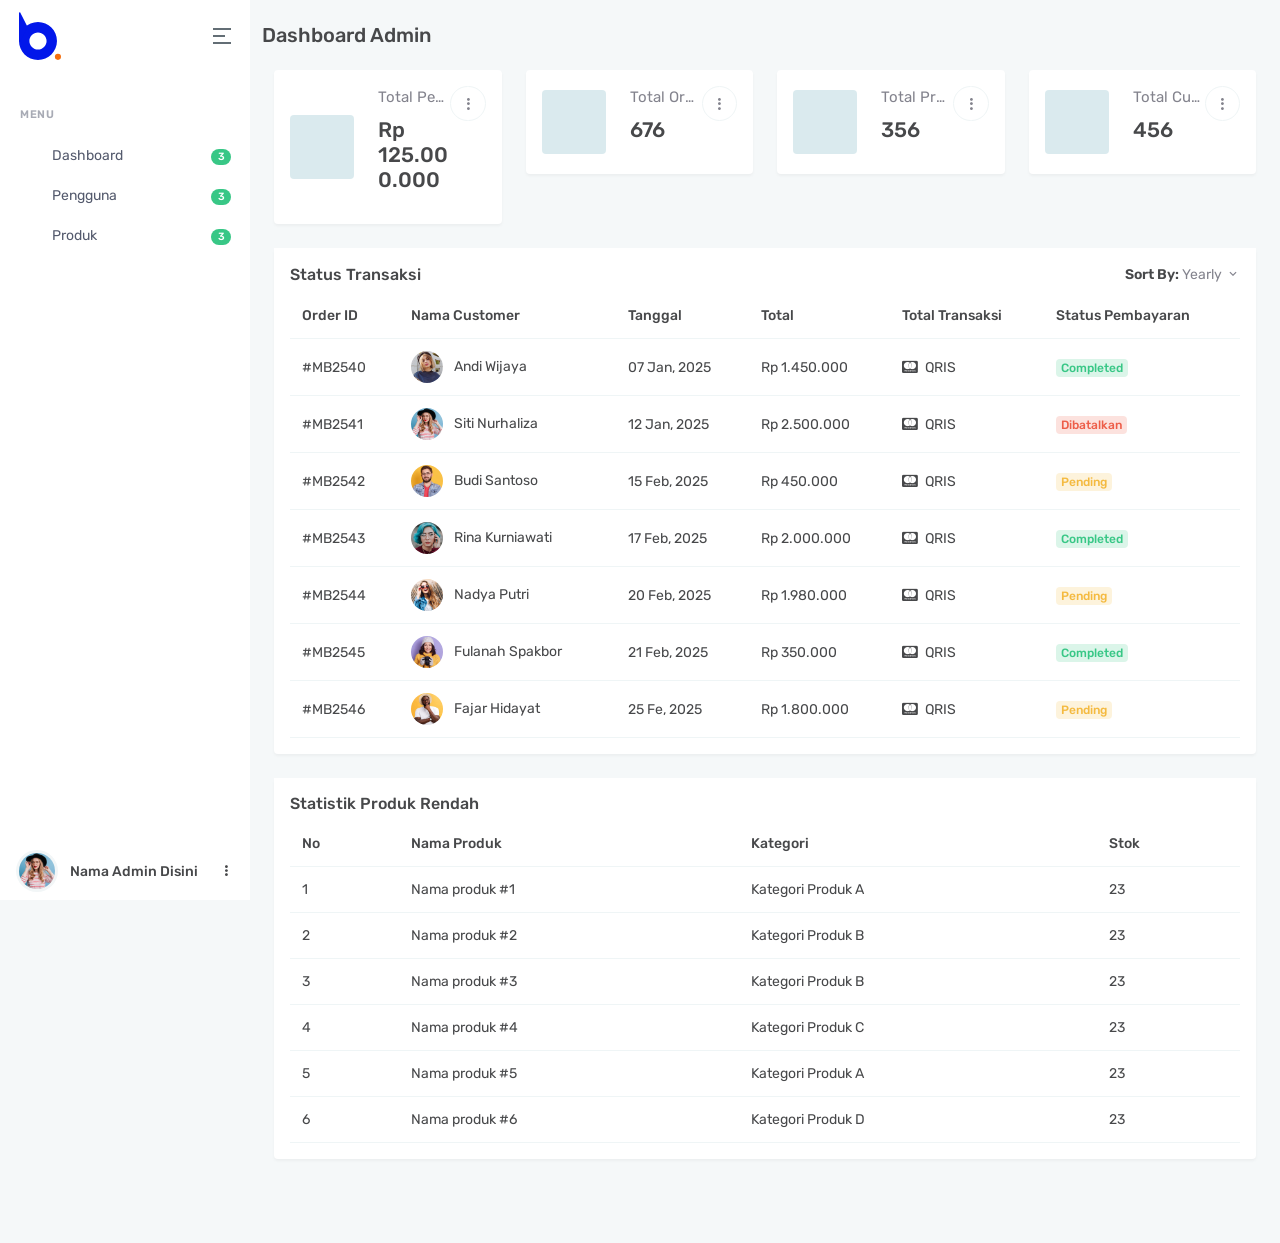
==== admin/admin.html @ 88b9bc9e "Front end done (semoga)" ====
<!doctype html>
<html lang="en">

    
<head>
        
        <meta charset="utf-8" />
        <title>Beli.in Admin - Dashboard </title>
        <meta name="viewport" content="width=device-width, initial-scale=1.0">
        <meta content="Premium Multipurpose Admin & Dashboard Template" name="description" />
        <meta content="Themesdesign" name="author" />
        <!-- App favicon -->
        <link rel="shortcut icon" href="../../assets/img/logo/favicon.png">

        <!-- plugin css -->
        <link href="assets/libs/jsvectormap/css/jsvectormap.min.css" rel="stylesheet" type="text/css" />

        <!-- Layout Js -->
        <script src="assets/js/layout.js"></script>
        <!-- Bootstrap Css -->
        <link href="assets/css/bootstrap.min.css" id="bootstrap-style" rel="stylesheet" type="text/css" />
        <!-- Icons Css -->
        <link href="assets/css/icons.min.css" rel="stylesheet" type="text/css" />
        <!-- App Css-->
        <link href="assets/css/app.min.css" id="app-style" rel="stylesheet" type="text/css" />



    </head>

    <body data-sidebar="light">

        <!-- Begin page -->
        <div id="layout-wrapper">

            
            
            <header id="page-topbar">
                <div class="navbar-header">
                    <div class="d-flex">
                          <!-- LOGO -->
                        <div class="navbar-brand-box">
                            <a href="../index.html" class="logo logo-dark">
                                <span class="logo-sm">
                                    <img src="/assets/img/logo/logo.svg" alt="logo-sm-dark" height="24">
                                </span>
                                <span class="logo-lg">
                                    <img src="/assets/img/logo/logo.svg" alt="logo-dark" height="25">
                                </span>
                            </a>

                            <a href="../index.html" class="logo logo-light">
                                <span class="logo-sm">
                                    <img src="/assets/img/logo/logo.svg" alt="logo-sm-light" height="24">
                                </span>
                                <span class="logo-lg">
                                    <img src="/assets/img/logo/logo.svg" alt="logo-light" height="25">
                                </span>
                            </a>
                        </div>

                        <button type="button" class="btn btn-sm px-3 font-size-24 header-item waves-effect vertical-menu-btn" id="vertical-menu-btn">
                            <i class="ri-menu-2-line align-middle"></i>
                        </button>
            
                      <!-- start page title -->
                      <div class="page-title-box align-self-center d-none d-md-block">
                        <h4 class="page-title mb-0">Dashboard Admin</h4>
                      </div>
                      <!-- end page title -->
                    </div>

                </div>
            </header>

            <!-- ========== Left Sidebar Start ========== -->
            <div class="vertical-menu">

                 <!-- LOGO -->
                 <div class="navbar-brand-box">
                    <a href="../index.html" class="logo logo-dark">
                        <span class="logo-lg">
                            <img src="/assets/img/logo/logo.svg" alt="logo-dark" height="50">
                        </span>
                    </a>

                    <a href="../index.html" class="logo logo-light">
                        <span class="logo-sm">
                            <img src="/assets/images/logo-sm-light.png" alt="logo-sm-light" height="24">
                        </span>
                        <span class="logo-lg">
                            <img src="/assets/images/logo-light.png" alt="logo-light" height="22">
                        </span>
                    </a>
                </div>

                <button type="button" class="btn btn-sm px-3 font-size-24 header-item waves-effect vertical-menu-btn" id="vertical-menu-btn">
                    <i class="ri-menu-2-line align-middle"></i>
                </button>

                <div data-simplebar class="vertical-scroll">

                    <!--- Sidemenu -->
                    <div id="sidebar-menu">
                        <!-- Left Menu Start -->
                        <ul class="metismenu list-unstyled" id="side-menu">
                            <li class="menu-title">Menu</li>

                            <li>
                                <a href="#" class="waves-effect">
                                    <i class="uim uim-airplay"></i><span class="badge rounded-pill bg-success float-end">3</span>
                                    <span>Dashboard</span>
                                </a>
                            </li>

                           <li>
                                <a href="/admin/customer/customer.html" class="waves-effect">
                                    <i class="uim uim-airplay"></i><span class="badge rounded-pill bg-success float-end">3</span>
                                    <span>Pengguna</span>
                                </a>
                            </li>
                            <li>
                                <a href="/admin/kategori/kategori.html" class="waves-effect">
                                    <i class="uim uim-airplay"></i><span class="badge rounded-pill bg-success float-end">3</span>
                                    <span>Produk</span>
                                </a>
                            </li>
               
                        </ul>

                    </div>
                    <!-- Sidebar -->
                </div>

                <div class="dropdown px-3 sidebar-user sidebar-user-info">
                    <button type="button" class="btn w-100 px-0 border-0" id="page-header-user-dropdown" data-bs-toggle="dropdown" aria-haspopup="true" aria-expanded="false">
                        <span class="d-flex align-items-center">
                            <div class="flex-shrink-0">
                                    <img src="assets/images/users/avatar-2.jpg" class="img-fluid header-profile-user rounded-circle" alt="">
                            </div>

                            <div class="flex-grow-1 ms-2 text-start">
                                <span class="ms-1 fw-medium user-name-text">Nama Admin Disini</span>
                            </div>

                            <div class="flex-shrink-0 text-end">
                                <i class="mdi mdi-dots-vertical font-size-16"></i>
                            </div>
                        </span>
                    </button>
                    <div class="dropdown-menu dropdown-menu-end">
                        <!-- item-->
                        <a class="dropdown-item" href="#"><i class="mdi text-muted font-size-16 align-middle me-1"></i> <span class="align-middle">Logout</span></a>
                    </div>
                </div>

            </div>
            <!-- Left Sidebar End -->

            

            <!-- ============================================================== -->
            <!-- Start right Content here -->
            <!-- ============================================================== -->
            <div class="main-content">

                <div class="page-content">
                    <div class="container-fluid">

                        
                        
                        <div class="row">
                            <div class="col-xl-3 col-md-6">
                                <div class="card">
                                    <div class="card-body">
                                        <div class="d-flex align-items-center">
                                            <div class="avatar-md flex-shrink-0">
                                                <span class="avatar-title bg-subtle-primary text-primary rounded fs-2">
                                                    <i class="uim uim-briefcase"></i>
                                                </span>
                                            </div>
                                            <div class="flex-grow-1 overflow-hidden ms-4">
                                                <p class="text-muted text-truncate font-size-15 mb-2"> Total Pendapatan</p>
                                                <h3 class="fs-4 flex-grow-1 mb-3">Rp 125.000.000 </h3>
                                            </div>
                                            <div class="flex-shrink-0 align-self-start">
                                                <div class="dropdown">
                                                    <a class="dropdown-toggle btn-icon border rounded-circle" href="#"
                                                        data-bs-toggle="dropdown" aria-haspopup="true"
                                                        aria-expanded="false">
                                                        <i class="ri-more-2-fill text-muted font-size-16"></i>
                                                    </a>
                                                    <div class="dropdown-menu dropdown-menu-end">
                                                        <a class="dropdown-item" href="#">Yearly</a>
                                                        <a class="dropdown-item" href="#">Monthly</a>
                                                        <a class="dropdown-item" href="#">Weekly</a>
                                                        <a class="dropdown-item" href="#">Today</a>
                                                    </div>
                                                </div>
                                            </div>
                                        </div>
                                    </div>
                                </div>
                            </div>

                            <div class="col-xl-3 col-md-6">
                                <div class="card">
                                    <div class="card-body">
                                        <div class="d-flex align-items-center">
                                            <div class="avatar-md flex-shrink-0">
                                                <span class="avatar-title bg-subtle-primary text-primary rounded fs-2">
                                                    <i class="uim uim-layer-group"></i>
                                                </span>
                                            </div>
                                            <div class="flex-grow-1 overflow-hidden ms-4">
                                                <p class="text-muted text-truncate font-size-15 mb-2"> Total Orderan</p>
                                                <h3 class="fs-4 flex-grow-1 mb-3">676 </h3>
                                            </div>
                                            <div class="flex-shrink-0 align-self-start">
                                                <div class="dropdown">
                                                    <a class="dropdown-toggle btn-icon border rounded-circle" href="#"
                                                        data-bs-toggle="dropdown" aria-haspopup="true"
                                                        aria-expanded="false">
                                                        <i class="ri-more-2-fill text-muted font-size-16"></i>
                                                    </a>
                                                    <div class="dropdown-menu dropdown-menu-end">
                                                        <a class="dropdown-item" href="#">Yearly</a>
                                                        <a class="dropdown-item" href="#">Monthly</a>
                                                        <a class="dropdown-item" href="#">Weekly</a>
                                                        <a class="dropdown-item" href="#">Today</a>
                                                    </div>
                                                </div>
                                            </div>
                                        </div>
                                    </div>
                                </div>
                            </div>

                            <div class="col-xl-3 col-md-6">
                                <div class="card">
                                    <div class="card-body">
                                        <div class="d-flex align-items-center">
                                            <div class="avatar-md flex-shrink-0">
                                                <span class="avatar-title bg-subtle-primary text-primary rounded fs-2">
                                                    <i class="uim uim-scenery"></i>
                                                </span>
                                            </div>
                                            <div class="flex-grow-1 overflow-hidden ms-4">
                                                <p class="text-muted text-truncate font-size-15 mb-2"> Total Produk</p>
                                                <h3 class="fs-4 flex-grow-1 mb-3">356</span></h3>
                                            </div>
                                            <div class="flex-shrink-0 align-self-start">
                                                <div class="dropdown">
                                                    <a class="dropdown-toggle btn-icon border rounded-circle" href="#"
                                                        data-bs-toggle="dropdown" aria-haspopup="true"
                                                        aria-expanded="false">
                                                        <i class="ri-more-2-fill text-muted font-size-16"></i>
                                                    </a>
                                                    <div class="dropdown-menu dropdown-menu-end">
                                                        <a class="dropdown-item" href="#">Yearly</a>
                                                        <a class="dropdown-item" href="#">Monthly</a>
                                                        <a class="dropdown-item" href="#">Weekly</a>
                                                        <a class="dropdown-item" href="#">Today</a>
                                                    </div>
                                                </div>
                                            </div>
                                        </div>
                                    </div>
                                </div>
                            </div>

                            <div class="col-xl-3 col-md-6">
                                <div class="card">
                                    <div class="card-body">
                                        <div class="d-flex align-items-center">
                                            <div class="avatar-md flex-shrink-0">
                                                <span class="avatar-title bg-subtle-primary text-primary rounded fs-2">
                                                    <i class="uim uim-airplay"></i>
                                                </span>
                                            </div>
                                            <div class="flex-grow-1 overflow-hidden ms-4">
                                                <p class="text-muted text-truncate font-size-15 mb-2"> Total Customer </p>
                                                <h3 class="fs-4 flex-grow-1 mb-3">456</h3>
                                            </div>
                                            <div class="flex-shrink-0 align-self-start">
                                                <div class="dropdown">
                                                    <a class="dropdown-toggle btn-icon border rounded-circle" href="#"
                                                        data-bs-toggle="dropdown" aria-haspopup="true"
                                                        aria-expanded="false">
                                                        <i class="ri-more-2-fill text-muted font-size-16"></i>
                                                    </a>
                                                    <div class="dropdown-menu dropdown-menu-end">
                                                        <a class="dropdown-item" href="#">Yearly</a>
                                                        <a class="dropdown-item" href="#">Monthly</a>
                                                        <a class="dropdown-item" href="#">Weekly</a>
                                                        <a class="dropdown-item" href="#">Today</a>
                                                    </div>
                                                </div>
                                            </div>
                                        </div>
                                    </div>
                                </div>
                            </div>
                        </div>
                        <!-- END ROW -->
                        <div class="row">
                           <div class="col-xl-12">
                                <div class="card">
                                    <div class="card-header border-0 align-items-center d-flex pb-0">
                                        <h4 class="card-title mb-0 flex-grow-1">Status Transaksi </h4>
                                        <div>
                                            <div class="dropdown">
                                                <a class="dropdown-toggle text-reset" href="#" data-bs-toggle="dropdown"
                                                    aria-haspopup="true" aria-expanded="false">
                                                    <span class="fw-semibold">Sort By:</span>
                                                    <span class="text-muted">Yearly<i class="mdi mdi-chevron-down ms-1"></i></span>
                                                </a>
                                                <div class="dropdown-menu dropdown-menu-end">
                                                    <a class="dropdown-item" href="#">Yearly</a>
                                                    <a class="dropdown-item" href="#">Monthly</a>
                                                    <a class="dropdown-item" href="#">Weekly</a>
                                                    <a class="dropdown-item" href="#">Today</a>
                                                </div>
                                            </div>
                                        </div>
                                    </div>
                                    <div class="card-body pt-2">
                                        <div class="table-responsive">
                                            <table class="table align-middle table-nowrap mb-0">
                                                <thead>
                                                    <tr>

                                                        <th>Order ID</th>
                                                        <th>Nama Customer</th>
                                                        <th>Tanggal</th>
                                                        <th>Total</th>
                                                        <th>Total Transaksi</th>
                                                        <th>Status Pembayaran</th>
                                                    </tr>
                                                </thead>
                                                <tbody>
                                                    <tr>
                                                        <!-- 
                                                            Success    : Sudah dibayar
                                                            Pending    : Belum Bayar/Sedang Proses Pembayaran/Menunggu Customer Membayar
                                                            Dibatalkan : yaa dibatalin
                                                        -->

                                                        <td><a href="javascript: void(0);" class="text-body">#MB2540</a> </td>
                                                        <td><img src="assets/images/users/avatar-1.jpg" class="avatar-xs rounded-circle me-2" alt="..."> Andi Wijaya</td>
                                                        <td>07 Jan, 2025 </td>
                                                        <td>Rp 1.450.000</td>
                                                        <td><i class="fab fa-cc-mastercard me-1"></i> QRIS</td>
                                                        <td><span class="badge rounded badge-soft-success font-size-12">Completed</span></td> <!-- Statusnya ada Success, Danger, dan Pending -->
                                                    </tr>
                                                    <tr>

                                                        <td><a href="javascript: void(0);" class="text-body">#MB2541</a> </td>
                                                        <td><img src="assets/images/users/avatar-2.jpg" class="avatar-xs rounded-circle me-2" alt="..."> Siti Nurhaliza</td>
                                                        <td>12 Jan, 2025 </td>
                                                        <td>Rp 2.500.000</td>
                                                        <td><i class="fab fa-cc-mastercard me-1"></i> QRIS</td>
                                                        <td><span class="badge rounded badge-soft-danger font-size-12">Dibatalkan</span></td>
                                                    </tr>
                                                    <tr>

                                                        <td><a href="javascript: void(0);" class="text-body">#MB2542</a> </td>
                                                        <td><img src="assets/images/users/avatar-3.jpg" class="avatar-xs rounded-circle me-2" alt="..."> Budi Santoso</td>
                                                        <td>15 Feb, 2025 </td>
                                                        <td>Rp 450.000</td>
                                                        <td><i class="fab fa-cc-mastercard me-1"></i> QRIS</td>
                                                        <td><span class="badge rounded badge-soft-warning font-size-12">Pending</span></td>
                                                    </tr>
                                                    <tr>

                                                        <td><a href="javascript: void(0);" class="text-body">#MB2543</a> </td>
                                                        <td><img src="assets/images/users/avatar-4.jpg" class="avatar-xs rounded-circle me-2" alt="..."> Rina Kurniawati</td>
                                                        <td>17 Feb, 2025 </td>
                                                        <td>Rp 2.000.000</td>
                                                        <td><i class="fab fa-cc-mastercard me-1"></i> QRIS</td>
                                                        <td><span class="badge rounded badge-soft-success font-size-12">Completed</span></td>
                                                    </tr>
                                                    <tr>

                                                        <td><a href="javascript: void(0);" class="text-body">#MB2544</a> </td>
                                                        <td><img src="assets/images/users/avatar-5.jpg" class="avatar-xs rounded-circle me-2" alt="..."> Nadya Putri</td>
                                                        <td>20 Feb, 2025 </td>
                                                        <td>Rp 1.980.000</td>
                                                        <td><i class="fab fa-cc-mastercard me-1"></i> QRIS</td>
                                                        <td><span class="badge rounded badge-soft-warning font-size-12">Pending</span></td>
                                                    </tr>
                                                    <tr>

                                                        <td><a href="javascript: void(0);" class="text-body">#MB2545</a> </td>
                                                        <td><img src="assets/images/users/avatar-6.jpg" class="avatar-xs rounded-circle me-2" alt="..."> Fulanah Spakbor</td>
                                                        <td>21 Feb, 2025 </td>
                                                        <td>Rp 350.000</td>
                                                        <td><i class="fab fa-cc-mastercard me-1"></i> QRIS</td>
                                                        <td><span class="badge rounded badge-soft-success font-size-12">Completed</span></td>
                                                    </tr>
                                                    <tr>

                                                        <td><a href="javascript: void(0);" class="text-body">#MB2546</a> </td>
                                                        <td><img src="assets/images/users/avatar-7.jpg" class="avatar-xs rounded-circle me-2" alt="..."> Fajar Hidayat</td>
                                                        <td>25 Fe, 2025</td>
                                                        <td>Rp 1.800.000</td>
                                                        <td><i class="fab fa-cc-mastercard me-1"></i> QRIS</td>
                                                        <td><span class="badge rounded badge-soft-warning font-size-12">Pending</span></td>
                                                    </tr>

                                                </tbody>
                                            </table>
                                        </div>
                                        <!-- end table-responsive -->
                                    </div>
                                </div>
                           </div>
                        </div>
                         <!-- END ROW -->
                        <div class="row"> <!-- Kalo stoknya dibawah 30 maka produknya muncul di tabel inii-->
                           <div class="col-xl-12">
                                <div class="card">
                                    <div class="card-header border-0 align-items-center d-flex pb-0">
                                        <h4 class="card-title mb-0 flex-grow-1">Statistik Produk Rendah</h4>
                                    </div>
                                    <div class="card-body pt-2">
                                        <div class="table-responsive">
                                            <table class="table align-middle table-nowrap mb-0">
                                                <thead>
                                                    <tr>
                                                        <th>No</th>
                                                        <th>Nama Produk</th>
                                                        <th>Kategori</th>
                                                        <th>Stok</th>
                                                    </tr>
                                                </thead>
                                                <tbody>
                                                    <tr>
                                                        <td>1 </td> <!-- Tolong ini di incrementnya gimana pak-->
                                                        <td>Nama produk #1</td>
                                                        <td>Kategori Produk A</td>
                                                        <td>23</td> 
                                                    </tr>
                                                    <tr>
                                                        <td>2 </td> 
                                                        <td>Nama produk #2</td>
                                                        <td>Kategori Produk B</td>
                                                        <td>23</td> 
                                                    </tr>
                                                    <tr>
                                                        <td>3 </td> 
                                                        <td>Nama produk #3</td>
                                                        <td>Kategori Produk B</td>
                                                        <td>23</td> 
                                                    </tr>
                                                    <tr>
                                                        <td>4 </td> 
                                                        <td>Nama produk #4</td>
                                                        <td>Kategori Produk C</td>
                                                        <td>23</td> 
                                                    </tr>
                                                    <tr>
                                                        <td>5 </td> 
                                                        <td>Nama produk #5</td>
                                                        <td>Kategori Produk A</td>
                                                        <td>23</td> 
                                                    </tr>
                                                    <tr>
                                                        <td>6 </td> 
                                                        <td>Nama produk #6</td>
                                                        <td>Kategori Produk D</td>
                                                        <td>23</td> 
                                                    </tr>
                        
                                                </tbody>
                                            </table>
                                        </div>
                                        <!-- end table-responsive -->
                                    </div>
                                </div>
                           </div>
                        </div>
                         <!-- END ROW -->

                    </div> <!-- container-fluid -->
                </div>
            </div>
        </div>
        <!-- END layout-wrapper -->

        <!-- Right bar overlay-->
        <div class="rightbar-overlay"></div>

        <!-- JAVASCRIPT -->
        <script src="assets/libs/jquery/jquery.min.js"></script>
        <script src="assets/libs/bootstrap/js/bootstrap.bundle.min.js"></script>
        <script src="assets/libs/metismenu/metisMenu.min.js"></script>
        <script src="assets/libs/simplebar/simplebar.min.js"></script>
        <script src="assets/libs/node-waves/waves.min.js"></script>

        <!-- Icon -->
        <script src="../../../../unicons.iconscout.com/release/v2.0.1/script/monochrome/bundle.js"></script>

        <!-- apexcharts -->
        <script src="assets/libs/apexcharts/apexcharts.min.js"></script>

        <!-- Vector map-->
        <script src="assets/libs/jsvectormap/js/jsvectormap.min.js"></script>
        <script src="assets/libs/jsvectormap/maps/world-merc.js"></script>

        <script src="assets/js/pages/dashboard.init.js"></script>

        <!-- App js -->
        <script src="assets/js/app.js"></script>

    </body>

<!-- Mirrored from themesdesign.in/tocly/layouts/5.3.1/layouts-light-sidebar.html by HTTrack Website Copier/3.x [XR&CO'2014], Fri, 24 Nov 2023 08:53:05 GMT -->
</html>
---- admin/assets/libs/jsvectormap/css/jsvectormap.min.css ----
svg{-ms-touch-action:none;touch-action:none}image,text,.jvm-zoomin,.jvm-zoomout{-webkit-user-select:none;-moz-user-select:none;-ms-user-select:none;user-select:none}.jvm-container{-ms-touch-action:none;touch-action:none;position:relative;overflow:hidden;height:100%;width:100%}.jvm-tooltip{border-radius:3px;background-color:#5c5cff;font-family:sans-serif,Verdana;font-size:smaller;box-shadow:1px 2px 12px rgba(0,0,0,0.2);padding:3px 5px;white-space:nowrap;position:absolute;display:none;color:#FFF}.jvm-tooltip.active{display:block}.jvm-zoom-btn{border-radius:3px;background-color:#292929;padding:3px;box-sizing:border-box;position:absolute;line-height:10px;cursor:pointer;color:#FFF;height:15px;width:15px;left:10px}.jvm-zoom-btn.jvm-zoomout{top:30px}.jvm-zoom-btn.jvm-zoomin{top:10px}.jvm-series-container{right:15px;position:absolute}.jvm-series-container.jvm-series-h{bottom:15px}.jvm-series-container.jvm-series-v{top:15px}.jvm-series-container .jvm-legend{background-color:#fff;border:1px solid #e5e7eb;margin-left:.75rem;border-radius:.25rem;border-color:#e5e7eb;padding:.6rem;box-shadow:0 1px 2px 0 rgba(0,0,0,0.05);float:left}.jvm-series-container .jvm-legend .jvm-legend-title{line-height:1;border-bottom:1px solid #e5e7eb;padding-bottom:.5rem;margin-bottom:.575rem;text-align:left}.jvm-series-container .jvm-legend .jvm-legend-inner{overflow:hidden}.jvm-series-container .jvm-legend .jvm-legend-inner .jvm-legend-tick{overflow:hidden;min-width:40px}.jvm-series-container .jvm-legend .jvm-legend-inner .jvm-legend-tick:not(:first-child){margin-top:.575rem}.jvm-series-container .jvm-legend .jvm-legend-inner .jvm-legend-tick .jvm-legend-tick-sample{border-radius:4px;margin-right:.65rem;height:16px;width:16px;float:left}.jvm-series-container .jvm-legend .jvm-legend-inner .jvm-legend-tick .jvm-legend-tick-text{font-size:12px;text-align:center;float:left}.jvm-line[animation="true"]{-webkit-animation:jvm-line-animation 10s linear forwards infinite;animation:jvm-line-animation 10s linear forwards infinite}@-webkit-keyframes jvm-line-animation{from{stroke-dashoffset:250}}@keyframes jvm-line-animation{from{stroke-dashoffset:250}}
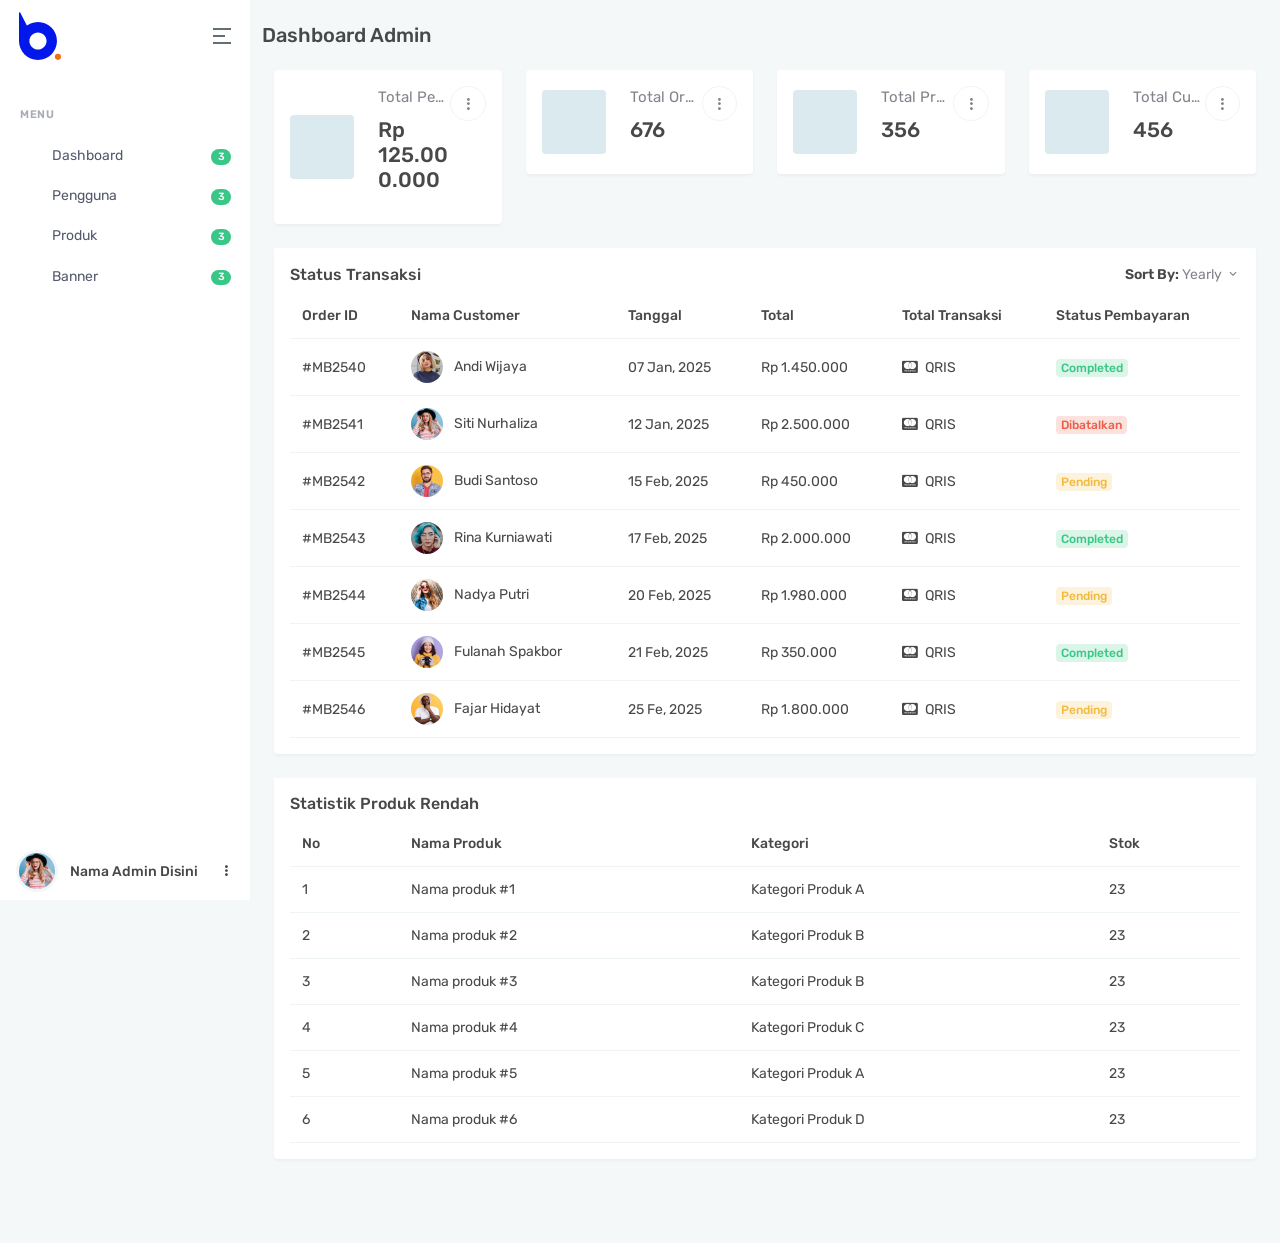
==== commit dc4df0df: "Tambah dashboard kelola banner" ====
--- a/admin/admin.html
+++ b/admin/admin.html
@@ -123,6 +123,12 @@
                                 <a href="/admin/kategori/kategori.html" class="waves-effect">
                                     <i class="uim uim-airplay"></i><span class="badge rounded-pill bg-success float-end">3</span>
                                     <span>Produk</span>
+                                </a>
+                            </li>
+                            <li>
+                                <a href="/admin/banner/banner.html" class="waves-effect">
+                                    <i class="uim uim-airplay"></i><span class="badge rounded-pill bg-success float-end">3</span>
+                                    <span>Banner</span>
                                 </a>
                             </li>
                
